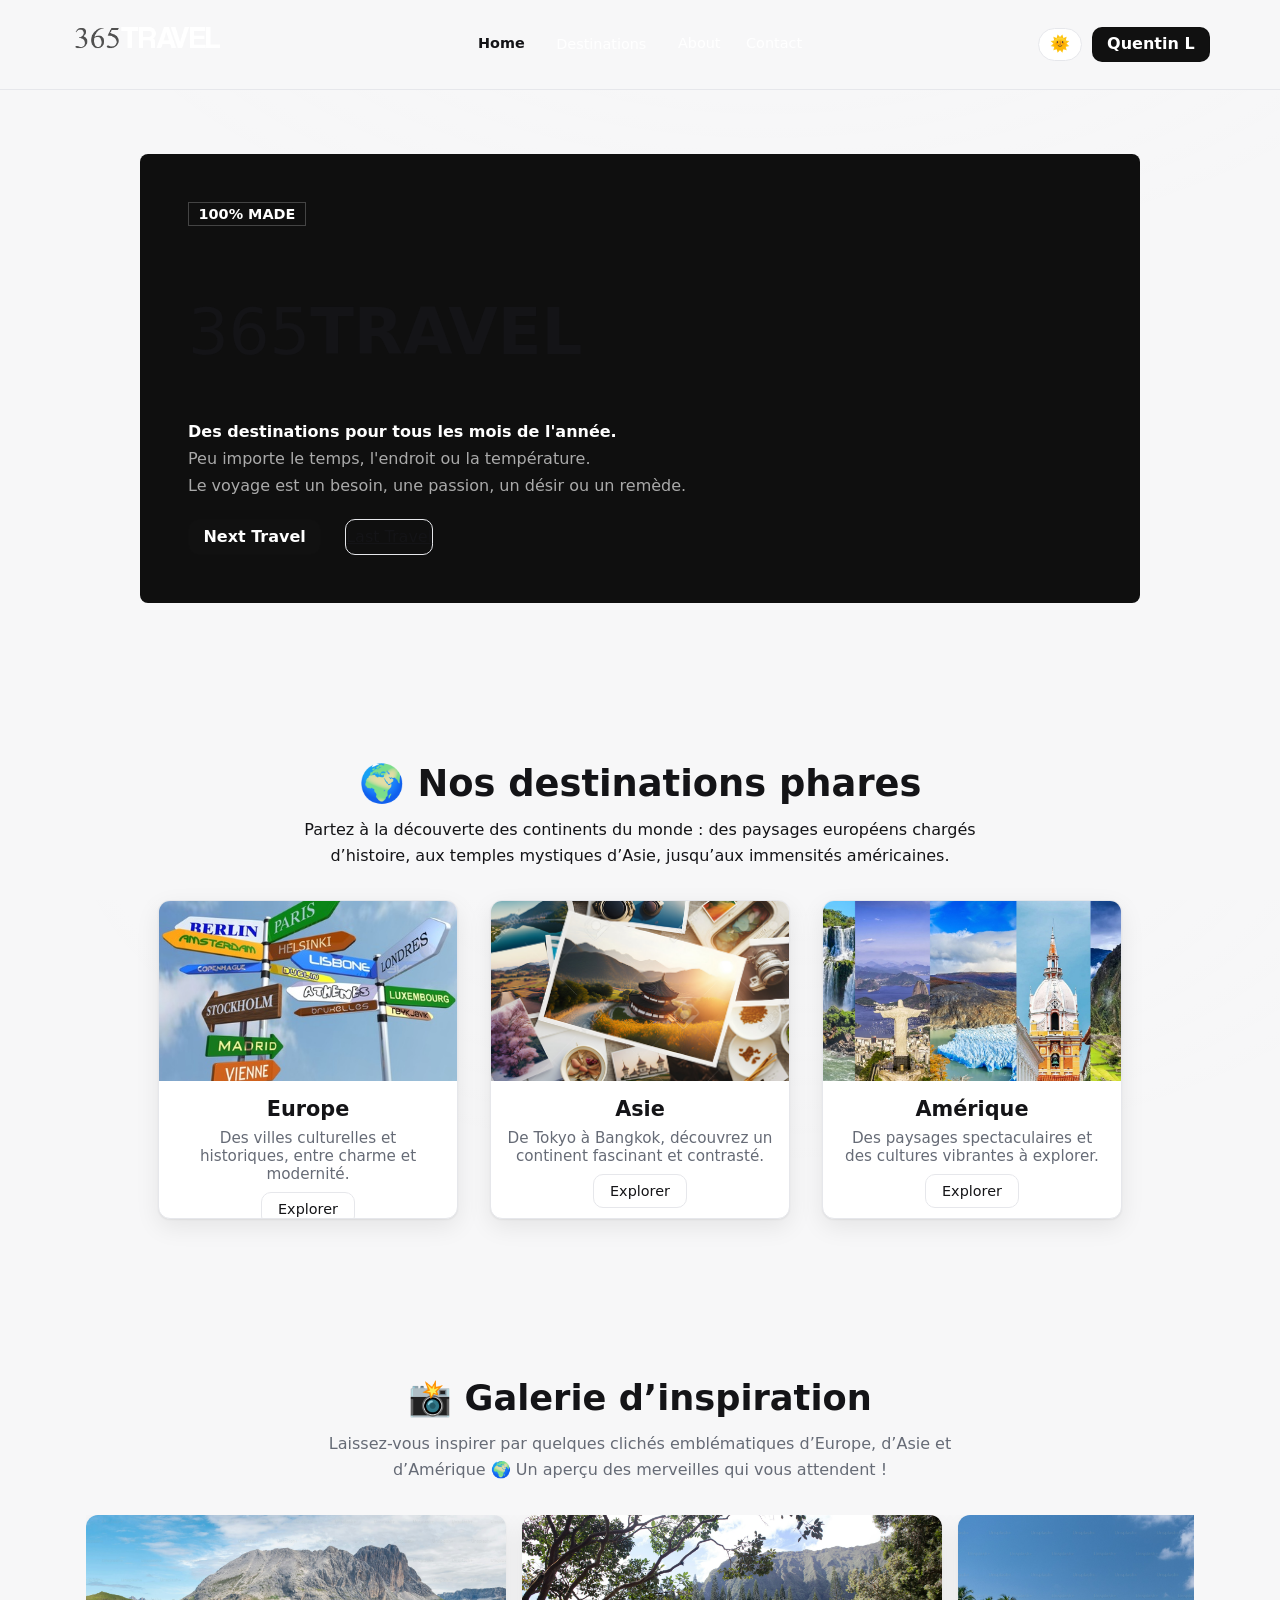
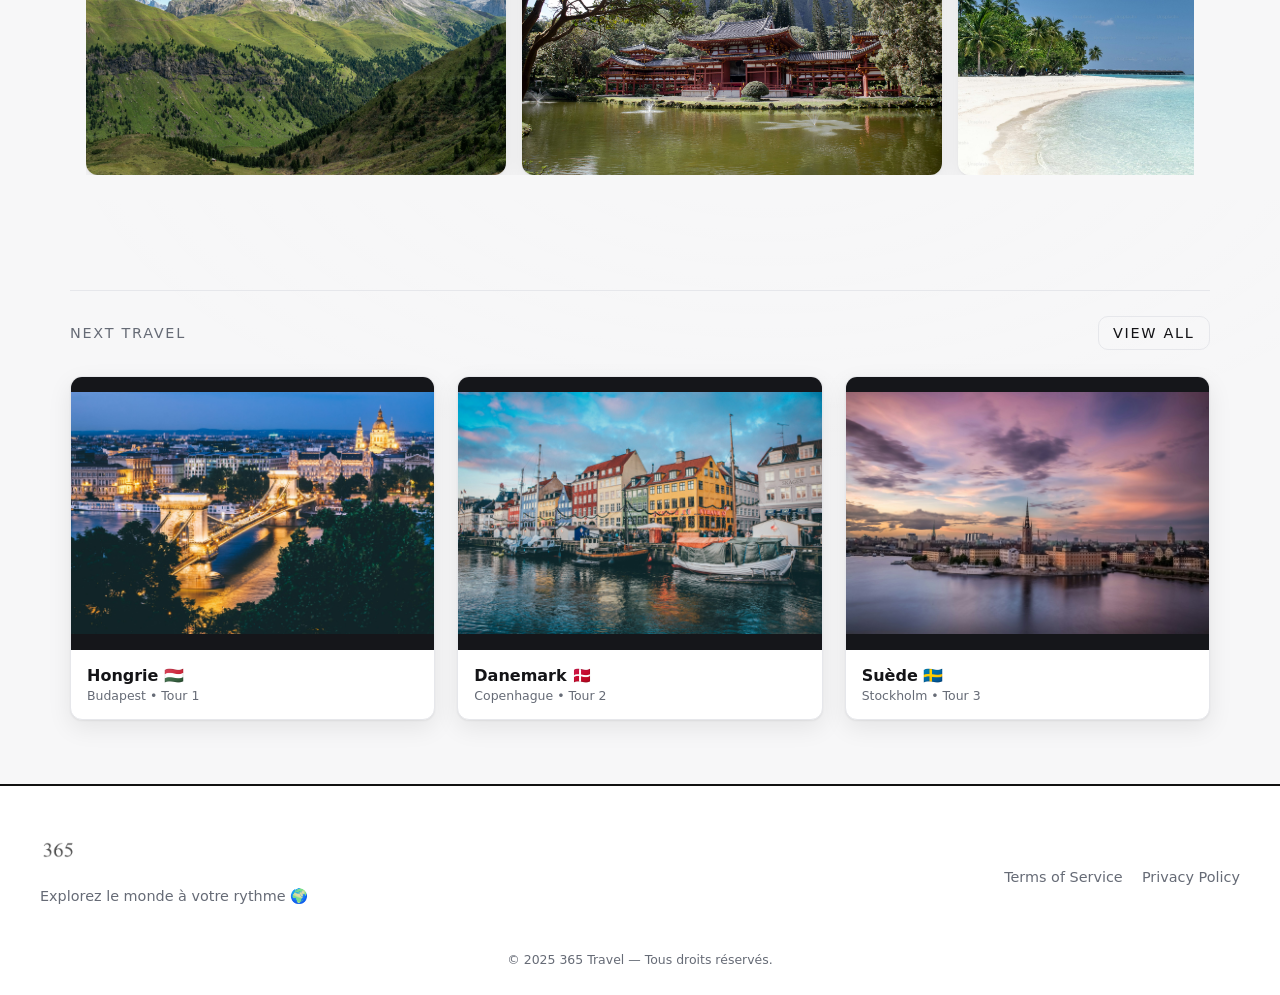
==== index.html @ b399d2f1 "Initial commit - 365Travel" ====
<!DOCTYPE html>
<html lang="fr" data-theme="auto">
<head>
    <meta charset="utf-8" />
    <meta name="viewport" content="width=device-width,initial-scale=1" />
    <title>Voyage | 365TRAVEL</title>
    <link rel="stylesheet" href="style.css" />

    <!-- PWA -->
    <link rel="manifest" href="manifest.json">
    <meta name="theme-color" content="#1a1a2e">
    <script>
      if ('serviceWorker' in navigator) {
        navigator.serviceWorker.register('./sw.js');
      }
    </script>

</head>
<body>
  <!-- ==============================
     HEADER
     ============================== -->
  <header class="site-header">
    <div class="container nav">
      <a class="brand" href="index.html">
        <img class="brand__logo" src="images/logo.png" alt="Logo 365 Travel">
      </a>

  <!-- NAVIGATION -->
      <nav class="primary" aria-label="Navigation principale">
        <ul>
          <li><a href="index.html" aria-current="page">Home</a></li>
          <li class="menu-item">
            <button class="submenu-toggle" aria-expanded="false">Destinations</button>
            <ul class="submenu">
              <li><a href="europe.html">Europe</a></li>
              <li><a href="asie.html">Asie</a></li>
              <li><a href="amerique.html">Amérique</a></li>
            </ul>
          </li>
          <li><a href="gallerie.html">About</a></li>
          <li><a href="a-propos.html">Contact</a></li>
        </ul>
      </nav>

      <div class="actions">
        <button id="themeToggle" class="btn theme-toggle" aria-pressed="false" aria-label="Basculer thème">
          <span id="themeIcon">🌞</span>
        </button>
        <button class="btn btn--primary" type="button">Quentin L</button>
        <button id="hamburger" class="btn btn--ghost hamburger" type="button" aria-expanded="false" aria-controls="drawer">☰</button>
      </div>
    </div>
  </header>

  <!-- Drawer = contenu cloné en JS -->
  <div id="drawer" class="drawer container" role="dialog" aria-modal="true" aria-label="Menu"></div>

  <!-- ==============================
       HERO
       ============================== -->
  <section class="hero">
    <div class="badge">100% MADE</div>
    <h1>365<span>TRAVEL</span></h1>
    <p><strong>Des destinations pour tous les mois de l'année.</strong></p>
    <p>Peu importe le temps, l'endroit ou la température.</p>
    <p>Le voyage est un besoin, une passion, un désir ou un remède.</p>
    <div class="hero-buttons">
      <button class="btn btn--primary">Next Travel</button>
      <button class="btn btn--link">Last Travel</button>
    </div>
  </section>

  <!-- ==============================
     NOS DESTINATIONS PHARES
     ============================== -->
<section class="featured-destinations container">
  <h2>🌍 Nos destinations phares</h2>
  <p class="intro-text">
    Partez à la découverte des continents du monde : des paysages européens chargés d’histoire,
    aux temples mystiques d’Asie, jusqu’aux immensités américaines.
  </p>

  <div class="featured-grid">
    <article class="featured-card">
      <img src="images/europe.jpg" alt="Europe">
      <h3>Europe</h3>
      <p>Des villes culturelles et historiques, entre charme et modernité.</p>
      <a href="europe.html" class="btn btn--small">Explorer</a>
    </article>

    <article class="featured-card">
      <img src="images/asie.jpg" alt="Asie">
      <h3>Asie</h3>
      <p>De Tokyo à Bangkok, découvrez un continent fascinant et contrasté.</p>
      <a href="asie.html" class="btn btn--small">Explorer</a>
    </article>

    <article class="featured-card">
      <img src="images/amerique.jpg" alt="Amérique">
      <h3>Amérique</h3>
      <p>Des paysages spectaculaires et des cultures vibrantes à explorer.</p>
      <a href="amerique.html" class="btn btn--small">Explorer</a>
    </article>
  </div>
</section>

<!-- ==============================
     GALERIE D’INSPIRATION (Défilement horizontal)
     ============================== -->
<section class="gallery-scroll container">
  <h2>📸 Galerie d’inspiration</h2>
  <p class="gallery-intro">
    Laissez-vous inspirer par quelques clichés emblématiques d’Europe, d’Asie et d’Amérique 🌍  
    Un aperçu des merveilles qui vous attendent !
  </p>

  <div class="scroll-wrapper">
    <div class="scroll-track">
      <img src="images/image2.jpg" alt="Montagnes d'Europe">
      <img src="images/image1.jpg" alt="Temple en Asie">
      <img src="images/image3.jpg" alt="Plage d'Amérique du Sud">
      <img src="images/image4.jpg" alt="Ville européenne au coucher du soleil">
      <img src="images/image5.jpg" alt="Paysage tropical">
      <img src="images/image6.jpg" alt="Route à travers les montagnes">
      <img src="images/image7.jpg" alt="Fleurs de cerisier">
      <img src="images/image8.jpg" alt="Route 66">
      <img src="images/image9.jpg" alt="Islande">
      <img src="images/image10.jpg" alt="Savane Afrique">
      <!-- On répète les images pour créer un effet de boucle fluide -->
      <img src="images/image2.jpg" alt="Montagnes d'Europe">
      <img src="images/image1.jpg" alt="Temple en Asie">
      <img src="images/image3.jpg" alt="Plage d'Amérique du Sud">
      <img src="images/image4.jpg" alt="Ville européenne au coucher du soleil">
      <img src="images/image5.jpg" alt="Paysage tropical">
      <img src="images/image6.jpg" alt="Route à travers les montagnes">
      <img src="images/image7.jpg" alt="Fleurs de cerisier">
      <img src="images/image8.jpg" alt="Route 66">
      <img src="images/image9.jpg" alt="Islande">
      <img src="images/image10.jpg" alt="Savane Afrique">
    </div>
  </div>
</section>

  <!-- ==============================
       NEXT TRAVEL
       ============================== -->
  <section class="container">
    <div class="section-title">
      <span>NEXT TRAVEL</span>
      <a href="#" class="btn btn--ghost">View all</a>
    </div>

    <div class="art-grid">
      <!-- Hongrie -->
      <article class="card">
        <a href="pays.html?id=hongrie">
          <div class="card__media">
            <img src="images/Hongrie_budapest.jpg" alt="Hongrie" />
          </div>
          <div class="card__body">
            <div class="card__title">Hongrie 🇭🇺</div>
            <div class="card__meta">Budapest • Tour 1</div>
          </div>
        </a>
      </article>

      <!-- Danemark -->
      <article class="card">
        <a href="pays.html?id=danemark">
          <div class="card__media">
            <img src="images/copenhague.jpg" alt="Danemark" />
          </div>
          <div class="card__body">
            <div class="card__title">Danemark 🇩🇰</div>
            <div class="card__meta">Copenhague • Tour 2</div>
          </div>
        </a>
      </article>

      <!-- Suède -->
      <article class="card">
        <a href="pays.html?id=suede">
          <div class="card__media">
            <img src="images/stockholm.jpg" alt="Suède" />
          </div>
          <div class="card__body">
            <div class="card__title">Suède 🇸🇪</div>
            <div class="card__meta">Stockholm • Tour 3</div>
          </div>
        </a>
      </article>
    </section>

  <!-- ==============================
     FOOTER
     ============================== -->
<footer class="site-footer">
  <div class="footer-container">

    <!-- Colonne gauche : logo + texte -->
    <a href="index.html" aria-label="Retour à l’accueil">
    <div class="footer-col footer-left">
      <img src="images/logo.png" alt="Logo 365 Travel" class="footer-logo">
      <p>Explorez le monde à votre rythme 🌍</p>
    </div>

    <!-- Colonne centrale : réseaux sociaux -->
    <div class="footer-col footer-center">
      <div class="footer-socials" aria-label="Réseaux sociaux">
        <a href="#" aria-label="Instagram">
          <img src="images/icon-instagram.svg" alt="Instagram">
        </a>
        <a href="#" aria-label="YouTube">
          <img src="images/icon-youtube.svg" alt="YouTube">
        </a>
        <a href="#" aria-label="X (Twitter)">
          <img src="images/icon-x.svg" alt="X (Twitter)">
        </a>
      </div>
    </div>

    <!-- Colonne droite : liens légaux -->
    <div class="footer-col footer-right">
      <nav aria-label="Liens légaux">
        <a href="#">Terms of Service</a>
        <a href="#">Privacy Policy</a>
      </nav>
    </div>
  </div>

  <div class="footer-bottom">
    <p>© 2025 365 Travel — Tous droits réservés.</p>
  </div>
</footer>
---- style.css ----
/* ------------------------------
   DESIGN TOKENS (THEMEABLE)
   ------------------------------ */
:root {
  /* base colors - light */
  --bg: #f7f7f8;
  --surface: #ffffff;
  --text: #141417;
  --muted: #666b76;
  --border: #e6e7eb;
  --primary: #111111; /* CTA/bg noir en light */
  --primary-contrast: #ffffff;

  --badge-border: #cfd2d8;

  --radius: 12px;
  --radius-sm: 8px;
  --shadow-1: 0 1px 2px rgba(0,0,0,.06), 0 8px 24px rgba(0,0,0,.08);
  --shadow-2: 0 2px 8px rgba(0,0,0,.12), 0 16px 40px rgba(0,0,0,.12);

  --container: 1140px;
  --space-1: .4rem;
  --space-2: .8rem;
  --space-3: 1.2rem;
  --space-4: 1.6rem;
  --space-5: 2.4rem;
  --space-6: 3.2rem;
  --space-7: 4.8rem;

  --fs-12: clamp(.72rem, .62rem + .4vw, .78rem);
  --fs-14: clamp(.84rem, .74rem + .4vw, .9rem);
  --fs-16: clamp(.98rem, .86rem + .5vw, 1rem);
  --fs-18: clamp(1.05rem, .9rem + .8vw, 1.125rem);
  --fs-22: clamp(1.25rem, 1.05rem + 1vw, 1.375rem);
  --fs-28: clamp(1.4rem, 1rem + 2.2vw, 1.75rem);
  --fs-48: clamp(2rem, 1.4rem + 3.2vw, 3rem);
  --fs-72: clamp(2.6rem, 2rem + 6vw, 4.5rem);

  --transition: 220ms cubic-bezier(.2,.7,.3,1);
}

/* Dark theme tokens */
@media (prefers-color-scheme: dark) {
  :root {
    --bg: #0d0d0f;
    --surface: #0f1013;
    --text: #f3f4f5;
    --muted: #a9afbb;
    --border: #21232a;
    --primary: #ffffff; /* CTA blanc en dark */
    --primary-contrast: #0d0d0f;
    --badge-border: #2a2d36;
  }
}

/* Forced theme via [data-theme] */
html[data-theme="light"] {
  --bg: #f7f7f8;
  --surface: #ffffff;
  --text: #141417;
  --muted: #666b76;
  --border: #e6e7eb;
  --primary: #111111;
  --primary-contrast: #ffffff;
  --badge-border: #cfd2d8;
}
html[data-theme="dark"] {
  --bg: #0d0d0f;
  --surface: #0f1013;
  --text: #f3f4f5;
  --muted: #a9afbb;
  --border: #21232a;
  --primary: #ffffff;
  --primary-contrast: #0d0d0f;
  --badge-border: #2a2d36;
}

/* ------------------------------
   RESET + BASE
   ------------------------------ */
*, *::before, *::after { box-sizing: border-box; }
html, body { height: 100%; }
body {
  margin: 0;
  font: 500 var(--fs-16) ui-sans-serif, system-ui, -apple-system, Segoe UI, Roboto, "Helvetica Neue", Arial, "Noto Sans";
  color: var(--text);
  background: radial-gradient(1200px 600px at 60% -10%, rgba(255,255,255,.06), transparent 60%),
              var(--bg);
  -webkit-font-smoothing: antialiased;
  text-rendering: optimizeLegibility;
}
a { color: inherit; text-decoration: none; }
img { display: block; max-width: 100%; height: auto; }
button { font: inherit; cursor: pointer; border: none; background: none; }

.container {
  width: min(100% - 2rem, var(--container));
  margin-inline: auto;
}
.stack { display: grid; gap: var(--space-5); }
.row { display: flex; align-items: center; gap: var(--space-4); }

/* ------------------------------
   HEADER / NAV
   ------------------------------ */
header.site-header {
  position: sticky; top: 0; z-index: 50;
  backdrop-filter: saturate(1.1) blur(8px);
  background: color-mix(in oklab, var(--bg) 92%, transparent);
  border-bottom: 1px solid var(--border);
}
.nav {
  display: grid;
  grid-template-columns: 1fr auto 1fr;
  align-items: center;
  padding-block: .9rem;
  gap: var(--space-3);
}
.brand {
  display: flex; align-items: center; gap: .6rem;
  font-weight: 800; letter-spacing: .04em;
}
.brand__logo {
  inline-size: 150px; block-size: 60px;
}

/* NAV Desktop */
nav.primary ul {
  display: flex; gap: clamp(.8rem, 2vw, 2rem);
  list-style: none;
  margin: 0; padding: 0;
  font-size: var(--fs-14);
}
/* Liens du menu principal en blanc */
nav.primary > ul > li > a,
nav.primary > ul > li > button {
  color: #fff;
}

/* Page active */
nav.primary a[aria-current="page"] {
  color: #fff;
  font-weight: 600;
}
nav.primary a[aria-current="page"] { color: var(--text); font-weight: 600; }

/* Sous-menu */
.menu-item { position: relative; }
.submenu-toggle {
  background: none;
  border: none;
  color: var(--muted);
  cursor: pointer;
}
.submenu {
  position: absolute;
  top: 100%; left: 0;
  background: var(--surface);
  border: 1px solid var(--border);
  list-style: none;
  margin: 0; padding: 0.5rem 0;
  min-width: 180px;
  opacity: 0;
  pointer-events: none;
  transform: translateY(-5px);
  transition: opacity 0.2s ease, transform 0.2s ease;
  z-index: 999;
  flex-direction: column;     /* aligne les éléments verticalement */
}
.submenu li { margin: 0; }
.submenu a {
  display: block;
  padding: 0.2rem 0.8rem;
  color: var(--text);
  text-decoration: none;
  white-space: nowrap;
}
.submenu a:hover { background: var(--bg); }
/* Affichage au survol */
.menu-item:hover .submenu,
.menu-item:focus-within .submenu {
  opacity: 1;
  pointer-events: auto;
  transform: translateY(0);
}

/* Actions */
.actions {
  justify-self: end;
  display: flex; align-items: center; gap: .6rem;
}
.btn {
  border: 1px solid var(--border);
  background: var(--surface);
  color: var(--text);
  padding: .55rem .9rem;
  border-radius: 10px;
  line-height: 1;
  transition: transform var(--transition), background var(--transition), color var(--transition), border-color var(--transition);
}
.btn:hover { transform: translateY(-1px); }
.btn--ghost { background: transparent; }
.btn--primary {
  background: var(--primary);
  color: var(--primary-contrast);
  border-color: color-mix(in oklab, var(--primary) 86%, transparent);
  font-weight: 700;
}
.btn--link {
  background: transparent;
  color: var(--text);
  padding: 0;
  font-weight: 500;
  text-decoration: underline;
}
.theme-toggle {
  border-radius: 999px;
  padding: .45rem .7rem;
  display: inline-flex; align-items: center;
}

/* Mobile nav */
.hamburger { display: none; }
@media (max-width: 880px) {
  nav.primary { display: none; }
  .hamburger { display: inline-flex; align-items: center; gap:.5rem; }

  .drawer {
    display: none;
    position: fixed; inset: 0 0 auto 0; top: 56px;
    translate: 0 -8px;
    opacity: 0; pointer-events: none;
    transition: opacity var(--transition), translate var(--transition);
    background: color-mix(in oklab, var(--bg) 96%, transparent);
    border-bottom: 1px solid var(--border);
    padding: 1rem;
  }
  .drawer.open { opacity: 1; pointer-events: auto; translate: 0 0; }
  .drawer ul { list-style: none; margin: 0; padding: 0; }
  .drawer li { margin: .5rem 0; }
  .drawer a { display: block; padding: .8rem 0; color: var(--text); }
}
/* ------------------------------
   HERO
   ------------------------------ */
.hero {
  max-width: 1000px;
  margin: 4rem auto;
  background: #0f0f0f;
  border-radius: 8px;
  padding: 3rem;
  text-align: left;
}
.hero h1 {
  font-size: 4rem;
  font-weight: 300;
}
.hero h1 span { font-weight: 700; }
.badge {
  display: inline-block;
  border: 1px solid #444;
  padding: 0.2rem 0.5rem;
  font-size: 0.7rem;
  margin-bottom: 1rem;
}
.hero p {
  margin: 0.5rem 0;
  color: #aaa;
}
.hero p strong { color: #fff; }
.hero-buttons {
  margin-top: 1.5rem;
  display: flex; justify-content: left;
  gap: 1.5rem;
}
/* ==============================
   SECTION : Nos destinations phares
   ============================== */
.featured-destinations {
  text-align: center;
  padding: 4rem 1rem;
  color: var(--text);
}

.featured-destinations h2 {
  font-size: 2.3rem;
  margin-bottom: 0.8rem;
  color: var(--text);
}

.featured-destinations .intro-text {
  color: var(--text);
  max-width: 700px;
  margin: 0 auto 2rem;
  font-size: 1rem;
  line-height: 1.6;
}
/* Cartes */
.featured-grid {
  display: flex;
  flex-wrap: wrap;
  justify-content: center;
  gap: 2rem;
}

.featured-card {
  background: var(--surface);
  border: 1px solid var(--border);
  border-radius: var(--radius);
  box-shadow: var(--shadow-1);
  overflow: hidden;
  width: 300px;
  text-align: center;
  transition: transform 0.3s ease, box-shadow 0.3s ease;
}

.featured-card:hover {
  transform: translateY(-5px);
  box-shadow: var(--shadow-2);
}

.featured-card img {
  width: 100%;
  height: 180px;
  object-fit: cover;
}

.featured-card h3 {
  font-size: 1.3rem;
  margin: 1rem 0 0.5rem;
  color: var(--text);
}

.featured-card p {
  color: var(--muted);
  font-size: 0.95rem;
  margin: 0 1rem 1rem;
}

.featured-card .btn--small {
  margin-bottom: 1.2rem;
  font-size: 0.9rem;
  padding: 0.5rem 1rem;
}
/* ==============================
   Responsive (mobile & tablette)
   ============================== */
@media (max-width: 900px) {
  .featured-grid {
    gap: 1.5rem;
  }
}

@media (max-width: 700px) {
  .featured-grid {
    flex-direction: column;
    align-items: center;
  }

  .featured-card {
    width: 90%;
  }

  .featured-destinations h2 {
    font-size: 1.8rem;
  }
}
/* ==============================
   GALERIE DÉFILANTE
   ============================== */
.gallery-scroll {
  text-align: center;
  padding: 4rem 1rem;
  overflow: hidden;
  position: relative;
}

.gallery-scroll h2 {
  font-size: 2.2rem;
  color: var(--text);
  margin-bottom: 0.8rem;
}

.gallery-intro {
  max-width: 700px;
  margin: 0 auto 2rem;
  font-size: 1rem;
  line-height: 1.6;
  color: var(--muted);
}

/* Conteneur du défilement */
.scroll-wrapper {
  overflow: hidden;
  width: 100%;
  position: relative;
}

.scroll-gallery {
  overflow: hidden;
  width: 100%;
  position: relative;
  margin: 3rem auto;
}

.scroll-track {
  display: flex;
  width: max-content;
  animation: scroll-left 50s linear infinite; /* durée plus longue pour fluidité */
}

.scroll-track img {
  width: 420px;   /* plus grandes images */
  height: 260px;
  object-fit: cover;
  margin-right: 1rem;
  border-radius: var(--radius);
  box-shadow: var(--shadow-1);
  transition: transform 0.3s ease;
}

.scroll-track img:hover {
  transform: scale(1.05);
}

/* Animation fluide */
@keyframes scroll-left {
  from {
    transform: translateX(0);
  }
  to {
    transform: translateX(-50%); /* défilement sur la moitié (car doublé) */
  }
}

/* Option : sur mobile, on réduit un peu pour éviter qu’elles dépassent */
@media (max-width: 600px) {
  .scroll-track img {
    width: 280px;
    height: 180px;
  }
}
/* ------------------------------
   INTRO BLOC GÉNÉRIQUE
   ------------------------------ */
.intro-europe,
.intro-asie,
.intro-amerique {
  text-align: center;
  margin: 4rem auto 2rem;
  max-width: 900px;
  line-height: 1.8;
}
.intro-text h1 {
  font-size: 3rem;
  font-weight: 800;
  margin-bottom: 2rem;
  color: var(--text);
  position: relative;
  display: inline-block;
  padding-bottom: 0.7rem;
}
/* Texte en blanc */
.intro-text p {
  font-size: 1.1rem;
  color: var(--text); 
  margin-bottom: 1.2rem;
}
/* ------------------------------
   STYLES PAR CONTINENT
   ------------------------------ */
/* Europe : bleu + étoiles dorées */
.intro-europe h1::before {
  content: "";
  position: absolute;
  left: 50%;
  transform: translateX(-50%);
  bottom: -0.5rem;
  width: 70%;
  height: 4px;
  background: #003399;
  border-radius: 2px;
}
.intro-europe h1::after {
  content: "★ ★ ★";
  font-size: 1rem;
  color: #facc15;
  position: absolute;
  left: 50%;
  transform: translateX(-50%);
  bottom: -1.5rem;
  letter-spacing: 0.5rem;
}
/* Asie : rouge + cercle doré */
.intro-asie h1::before {
  content: "";
  position: absolute;
  left: 50%;
  transform: translateX(-50%);
  bottom: -0.5rem;
  width: 70%;
  height: 4px;
  background: #cc0000;
  border-radius: 2px;
}
.intro-asie h1::after {
  content: "●";
  font-size: 1.2rem;
  color: #facc15;
  position: absolute;
  left: 50%;
  transform: translateX(-50%);
  bottom: -1.5rem;
}
/* Amérique : bleu + rouge (double soulignement) */
.intro-amerique h1::before {
  content: "";
  position: absolute;
  left: 50%;
  transform: translateX(-50%);
  bottom: -0.5rem;
  width: 70%;
  height: 4px;
  background: linear-gradient(to right, #002868 50%, #bf0a30 50%);
  border-radius: 2px;
}
.intro-amerique h1::after {
  content: "★";
  font-size: 1.2rem;
  color: #fff;
  position: absolute;
  left: 50%;
  transform: translateX(-50%);
  bottom: -1.5rem;
}
/* HERO des pages internes (sauf accueil) */
.hero-page {
  display: grid;
  gap: 1.5rem;
  text-align: center;
}
.hero-page .hero-header {
  display: grid;
  grid-template-columns: 1fr 1fr; /* titre | image */
  align-items: center;
  gap: 2rem;
}
.hero-page .hero-header h1 {
  margin: 0;
  font-size: var(--fs-48);
  text-align: right;
}
.hero-page .hero-image img {
  max-width: 100%;
  border-radius: var(--radius);
}
.hero-page .hero-description {
  grid-column: 1 / -1; /* occupe toute la largeur */
  max-width: 800px;
  margin: 0 auto;
}
/*Responsive : sur petits écrans, le titre et l’image passent en pile */
@media (max-width: 768px) {
  .hero-page .hero-header {
    grid-template-columns: 1fr; /* une seule colonne */
    text-align: center;
  }

  .hero-page .hero-header h1 {
    text-align: center;
  }

  .hero-page .hero-image {
    margin-top: 1rem;
  }
}
/* ------------------------------
   ART GRID
   ------------------------------ */
.section-title {
  font-size: var(--fs-14);
  text-transform: uppercase; letter-spacing: .12em;
  color: var(--muted);
  display:flex; align-items:center; justify-content:space-between;
  border-top: 1px solid var(--border);
  padding-top: var(--space-4); margin-top: var(--space-6);
}
.art-grid {
  margin-top: var(--space-4);
  display: grid;
  grid-template-columns: repeat(12, 1fr);
  gap: clamp(12px, 2vw, 22px);
}
.card {
  grid-column: span 4;
  background: var(--surface);
  border: 1px solid var(--border);
  border-radius: var(--radius);
  overflow: clip;
  box-shadow: var(--shadow-1);
  transition: transform var(--transition), box-shadow var(--transition);
}
/* Pour que les cartes gardent leur structure */
.card a {
  display: block;          /* le lien occupe tout le bloc */
  height: 100%;            /* le lien s’étend sur toute la carte */
  color: inherit;          /* garde la couleur du texte */
  text-decoration: none;   /* pas de soulignement */
}
.card:hover { transform: translateY(-2px); box-shadow: var(--shadow-2); }
.card__media {
  aspect-ratio: 4/3; background: #15161a;
  display: grid; place-items: center;
  color: #97a0b0; font-size: var(--fs-14);
}
.card__body { padding: 1rem; display:grid; gap:.2rem; }
.card__title { font-weight: 700; }
.card__meta  { color: var(--muted); font-size: var(--fs-12); }

@media (max-width: 1100px) {
  .card { grid-column: span 6; }
}
@media (max-width: 640px) {
  .card { grid-column: span 12; }
  .hero { padding-block: var(--space-6); }
  .hero h1 { font-size: var(--fs-48); }
}
/* Badge : s'arrête à la taille du texte */
.badge {
  display: inline-block;
  padding: 0.2rem 0.6rem;
  font-size: 0.9rem;
  font-weight: 600;
  border-radius: 0;      /* pas d’arrondi */
  background: none;      /* pas de fond */
  color: #fff;           /* texte blanc */
  margin-bottom: 1rem;
  width: auto;
  max-width: max-content; /* pour que ça s'arrête pile au texte */
}
/* HERO en 2 colonnes */
.hero-grid {
  display: grid;
  grid-template-columns: 1fr 1fr;
  gap: 2rem;
  align-items: start;
}
.hero-text {
  display: flex;
  flex-direction: column;
  gap: 1rem;
}
.hero-image img {
  width: 100%;
  border-radius: 12px;
  box-shadow: var(--shadow-2);
}
/* Responsive : pile sur mobile */
@media (max-width: 768px) {
  .hero-grid {
    grid-template-columns: 1fr;
    text-align: center;
  }
  .hero-image {
    order: -1; /* image au-dessus du texte */
  }
}
/* ==============================
   INFO SECTION (avec couleurs Hongrie)
   ============================== */
.info-flag {
  margin-top: 3rem;
  padding: 2rem;
  background: var(--surface);
  border: 1px solid var(--border);
  border-radius: var(--radius);
  box-shadow: var(--shadow-1);
  position: relative;
  overflow: hidden;
}
/* Liseré tricolore (par défaut transparent) */
.info-flag::before {
  content: "";
  display: block;
  height: 6px;
  background: transparent; /* sera défini par le pays */
  border-radius: var(--radius) var(--radius) 0 0;
  position: absolute;
  top: 0;
  left: 0;
  width: 100%;
}
/* ============================
   LISERÉ INFO PAR PAYS
   ============================ */
/* 🇭🇺 Hongrie : Rouge - Blanc - Vert */
.flag-hu.info-flag::before {
  background: linear-gradient(to right, #ce2b37 33%, #ffffff 33% 66%, #477050 66%);
}
/* 🇫🇷 France : Bleu - Blanc - Rouge */
.flag-fr.info-flag::before {
  background: linear-gradient(to right, #0055a4 33%, #ffffff 33% 66%, #ef4135 66%);
}
/* 🇩🇪 Allemagne : Noir - Rouge - Jaune */
.flag-de.info-flag::before {
  background: linear-gradient(to right, #000000 33%, #dd0000 33% 66%, #ffce00 66%);
}
/* 🇮🇹 Italie : Vert - Blanc - Rouge */
.flag-it.info-flag::before {
  background: linear-gradient(to right, #009246 33%, #ffffff 33% 66%, #ce2b37 66%);
}
/* 🇧🇬 Bulgarie : Blanc - Vert - Rouge */
.flag-bg.info-flag::before {
  background: linear-gradient(to right, #ffffff 33%, #00966e 33% 66%, #d62612 66%);
}
/* 🇨🇿 Tchéquie : Bleu - Blanc - Rouge */
.flag-cz.info-flag::before {
  background: linear-gradient(to right, #11457e 33%, #ffffff 33% 66%, #d7141a 66%);
}
/* 🇸🇪 Suède : Bleu - Jaune (2 bandes) */
.flag-se.info-flag::before {
  background: linear-gradient(to right, #006aa7 50%, #fecc00 50%);
}
/* 🇦🇹 Autriche : Rouge - Blanc - Rouge */
.flag-at.info-flag::before {
  background: linear-gradient(to right, #ff0000 33%, #ffffff 33% 66%, #ff0000 66%);
}
/* 🇩🇰 Danemark : Rouge - Blanc */
.flag-dk.info-flag::before {
  background: linear-gradient(to right, #c60c30 50%, #ffffff 50%);
}
/* 🇪🇪 Estonie : Bleu - Noir - Blanc */
.flag-ee.info-flag::before {
  background: linear-gradient(to right, #0072ce 33%, #000000 33% 66%, #ffffff 66%);
}
/* cz Pays-Bas : Rouge - Blanc - Bleu */
.flag-cz.info-flag::before {
  background: linear-gradient(to right, #ff0000 33%, #ffffff 33% 66%, #0055a4 66%);
}
/* gr Grèce : Bleu - Blanc */
.flag-gr.info-flag::before {
  background: linear-gradient(to right, #006aa7 50%, #ffffff 50%);
}
/* si Slovenie : Blanc - Bleu - Rouge */
.flag-si.info-flag::before {
  background: linear-gradient(to right, #ffffff 33%, #0055a4 33% 66%, #ef4135 66%);
}
/* tr Turquie : Rouge - Blanc */
.flag-tr.info-flag::before {
  background: linear-gradient(to right, #c60c30 50%, #ffffff 50%);
}
/* Titre principal */
.info-title {
  font-size: var(--fs-22);
  margin-bottom: 1.5rem;
  color: var(--text);
  text-align: left;
  border-bottom: 1px solid var(--border);
  padding-bottom: 0.5rem;
}
/* Grille */
.info-grid {
  display: grid;
  grid-template-columns: 1fr 1fr;
  gap: 2rem;
}
/* Sous-titres avec dégradé */
.info-item h4 {
  font-size: var(--fs-16);
  color: var(--text);
  margin-bottom: 0.3rem;
  display: flex;
  align-items: center;
  gap: 0.5rem;
}
}
/* Texte */
.info-item p {
  color: var(--muted);
  margin: 0;
  font-size: var(--fs-14);
}
/* Responsive : 1 colonne sur mobile */
@media (max-width: 768px) {
  .info-grid {
    grid-template-columns: 1fr;
  }
}
/* ------------------------------
   ITINERAIRE
   ------------------------------ */
/* Style commun */
.itineraire-title {
  font-size: var(--fs-28);
  font-weight: 700;
  color: var(--text);
  margin: 3rem auto 2rem;
  text-align: center;
  max-width: 900px;
  position: relative;
  padding-bottom: 0.5rem;
}

.itineraire-title::after {
  content: "";
  display: block;
  height: 1px;
  width: 140px;
  margin: 0.8rem auto 0;
  border-radius: 2px;
}

/* --- Variantes pays --- */

/* Allemagne 🇩🇪 */
.flag-de::after {
  background: linear-gradient(to right, #000 33%, #dd0000 33% 66%, #ffcc00 66%);
}

/* Bulgarie 🇧🇬 */
.flag-bg::after {
  background: linear-gradient(to right, #ffffff 33%, #00966e 33% 66%, #d62612 66%);
}

/* Danemark 🇩🇰 */
.flag-dk::after {
  background: linear-gradient(to right, #c60c30 50%, #ffffff 50%);
}

/* Estonie 🇪🇪 */
.flag-ee::after {
  background: linear-gradient(to right, #4891d9 33%, #000000 33% 66%, #ffffff 66%);
}

/* France 🇫🇷 */
.flag-fr::after {
  background: linear-gradient(to right, #0055a4 33%, #ffffff 33% 66%, #ef4135 66%);
}

/* Hongrie 🇭🇺 */
.flag-hu::after {
  background: linear-gradient(to right, #ce2b37 33%, #ffffff 33% 66%, #477050 66%);
}

/* Suède 🇸🇪 */
.flag-se::after {
  background: linear-gradient(to right, #005eb8 50%, #fecb00 50%);
}

/* Tchéquie 🇨🇿 */
.flag-cz::after {
  background: linear-gradient(to right, #11457e 33%, #ffffff 33% 66%, #d7141a 66%);
}

/* Autriche 🇦🇹 */
.flag-at::after {
  background: linear-gradient(to right, #ed2939 33%, #ffffff 33% 66%, #ed2939 66%);
}

/* PB nl */
.flag-cz::after {
  background: linear-gradient(to right, #d7141a 33%, #ffffff 33% 66%, #11457e 66%);
}

/* Grece gr */
.flag-gr::after {
  background: linear-gradient(to right, #0055a4 50%, #ffffff 50%);
}

/* Slovenie si */
.flag-si::after {
  background: linear-gradient(to right, #ffffff 33%, #0055a4 33% 66%, #ef4135 66%);
}
/* Turquie tr */
.flag-tr::after {
  background: linear-gradient(to right, #ef4135 50%, #ffffff 50%);
}
.itineraire {
  max-width: 800px;
  margin: 3rem auto;
  padding: 2rem;
  background: var(--surface);
  border-radius: 8px;
  box-shadow: var(--shadow-1);
  color: var(--text); /* <<< forcer le texte principal en blanc/noir selon le thème */
}
.jour h2 {
  font-size: 1.5rem;
  margin-bottom: 1rem;
  color: var(--text);
}
.jour h3 {
  font-size: 1.1rem;
  margin-top: 1.2rem;
  margin-bottom: 0.5rem;
  color: var(--text);
}
.jour ul {
  list-style: disc;
  padding-left: 1.5rem;
  margin: 0.5rem 0;
}
.jour ul li {
  margin-bottom: 0.4rem;
  color: var(--text); /* <<< mettre les puces en blanc */
}

.jour p {
  margin: 0.5rem 0;
  color: var(--text); /* <<< mettre aussi les paragraphes en blanc */
}
/* ------------------------------
   SECTIONS
   ------------------------------ */
.info-section {
  margin-top: 3rem;
  padding: 2rem;
  background: var(--surface);
  border-radius: var(--radius);
  box-shadow: var(--shadow-1);
}

/* Titre */
.info-title {
  font-size: var(--fs-24);
  font-weight: 700;
  margin-bottom: 1.5rem;
  text-align: center;
  color: var(--text);
}
/* ------------------------------
   CONSEILS PRATIQUES
   ------------------------------ */
.conseils-grid {
  display: grid;
  grid-template-columns: repeat(auto-fit, minmax(240px, 1fr));
  gap: 1.2rem;
}
.conseil-item {
  padding: 1rem;
  border: 1px solid var(--border);
  border-radius: var(--radius);
  background: var(--surface-hover, rgba(255,255,255,0.04));
  color: var(--text);
  box-shadow: var(--shadow-1);
}
/* ------------------------------
   BUDGET TABLEAU
   ------------------------------ */
.budget-table-wrapper {
  overflow-x: auto;
}

.budget-table {
  width: 100%;
  border-collapse: collapse;
  margin-top: 1rem;
  font-size: 0.95rem;
}

.budget-table th,
.budget-table td {
  padding: 0.8rem 1rem;
  border: 1px solid var(--border);
  text-align: left;
  color: var(--text);
}

.budget-table th {
  background: var(--surface-hover, rgba(255,255,255,0.08));
  font-weight: 700;
}

.budget-table tr:nth-child(even) {
  background: var(--surface-hover, rgba(255,255,255,0.03));
}
/* ------------------------------
   PERSONNALISATION PAR PAYS
   ------------------------------ */
/* Hongrie 🇭🇺 */
.budget-hu .info-title {
  border-bottom: 3px solid #ce2b37; /* rouge Hongrie */
  padding-bottom: 0.5rem;
}
/* Allemagne 🇩🇪 */
.budget-de .info-title {
  border-bottom: 3px solid #000; /* noir Allemagne */
}
/* Italie 🇮🇹 */
.budget-it .info-title {
  border-bottom: 3px solid #008C45; /* vert Italie */
}
/* France 🇫🇷 */
.budget-fr .info-title {
  border-bottom: 3px solid #0055A4; /* bleu France */
}
/* Danemark dk */
.budget-dk .info-title {
  border-bottom: 3px solid #ce2b37; /* Rouge Danemark */
}
/* Suede se */
.budget-se .info-title {
  border-bottom: 3px solid #F5EE27; /* Jaune Suede */
}
/* Estonie ee */
.budget-ee .info-title {
  border-bottom: 3px solid #273CF5; /* Bleu Estonie */
}
/* Tchequie cz */
.budget-cz .info-title {
  border-bottom: 3px solid #ffffff; /* Blanc Tchequie */
}
/* Pays-Bas nl */
.budget-nl .info-title {
  border-bottom: 3px solid #ffffff; /* Blanc PB */
}
/* Grèce gr */
.budget-gr .info-title {
  border-bottom: 3px solid #273CF5; /* Bleu Grece */
}
/* Slovenie si */
.budget-si .info-title {
  border-bottom: 3px solid #ffffff; /* Blanc Slovénie */
}
/* Turquie tr */
.budget-tr .info-title {
  border-bottom: 3px solid #ce2b37; /* Rouge Turquie */
}
/* ==============================
   FOOTER
   ============================== */
.site-footer {
  background: var(--surface);
  color: var(--text);
  padding: 3rem 2rem 1rem;
  border-top: 2px solid var(--primary);
  margin-top: 4rem; /* 🔥 espace avant le footer sur toutes les pages */
}
.footer-container {
  display: grid;
  grid-template-columns: 1fr auto 1fr; /* 3 colonnes équilibrées */
  align-items: center;
  gap: 2rem;
  max-width: 1200px;
  margin: 0 auto;
}
/* Colonne gauche */
.footer-left {
  text-align: left;
}
.footer-logo {
  width: 100px;
  margin-bottom: 0.5rem;
}
.footer-left p {
  font-size: var(--fs-14);
  color: var(--muted);
}
/* Colonne centrale : réseaux sociaux */
.footer-center {
  display: flex;
  justify-content: center;
}
.footer-socials {
  display: flex;
  gap: 1.2rem;
}
.footer-socials img {
  width: 28px;
  height: 28px;
  filter: brightness(0) invert(1); /* icônes blanches */
  transition: transform 0.3s ease, opacity 0.3s ease;
}
.footer-socials a:hover img {
  transform: scale(1.1);
  opacity: 0.8;
}
.footer-center a {
  color: var(--text);
  font-size: 1.3rem;
  margin: 0 0.5rem;
  transition: color 0.3s ease;
}

.footer-center a:hover {
  color: var(--primary);
}
/* Colonne droite : mentions légales */
.footer-right {
  display: flex;
  justify-content: flex-end;
}
.footer-right nav {
  display: flex;
  gap: 1.2rem;
}
.footer-right a {
  color: var(--muted);
  text-decoration: none;
  font-size: var(--fs-14);
  transition: color 0.3s ease;
}
.footer-right a:hover {
  color: var(--primary);
}

/* Ligne du bas */
.footer-bottom {
  margin-top: 2rem;
  text-align: center;
  font-size: var(--fs-12);
  color: var(--muted);
}
/* Responsive */
@media (max-width: 768px) {
  .footer-container {
    grid-template-columns: 1fr;
    text-align: center;
    gap: 1.5rem;
  }

  .footer-left,
  .footer-center,
  .footer-right {
    justify-content: center;
  }

  .footer-right nav {
    flex-direction: column;
    gap: 0.3rem;
  }
}
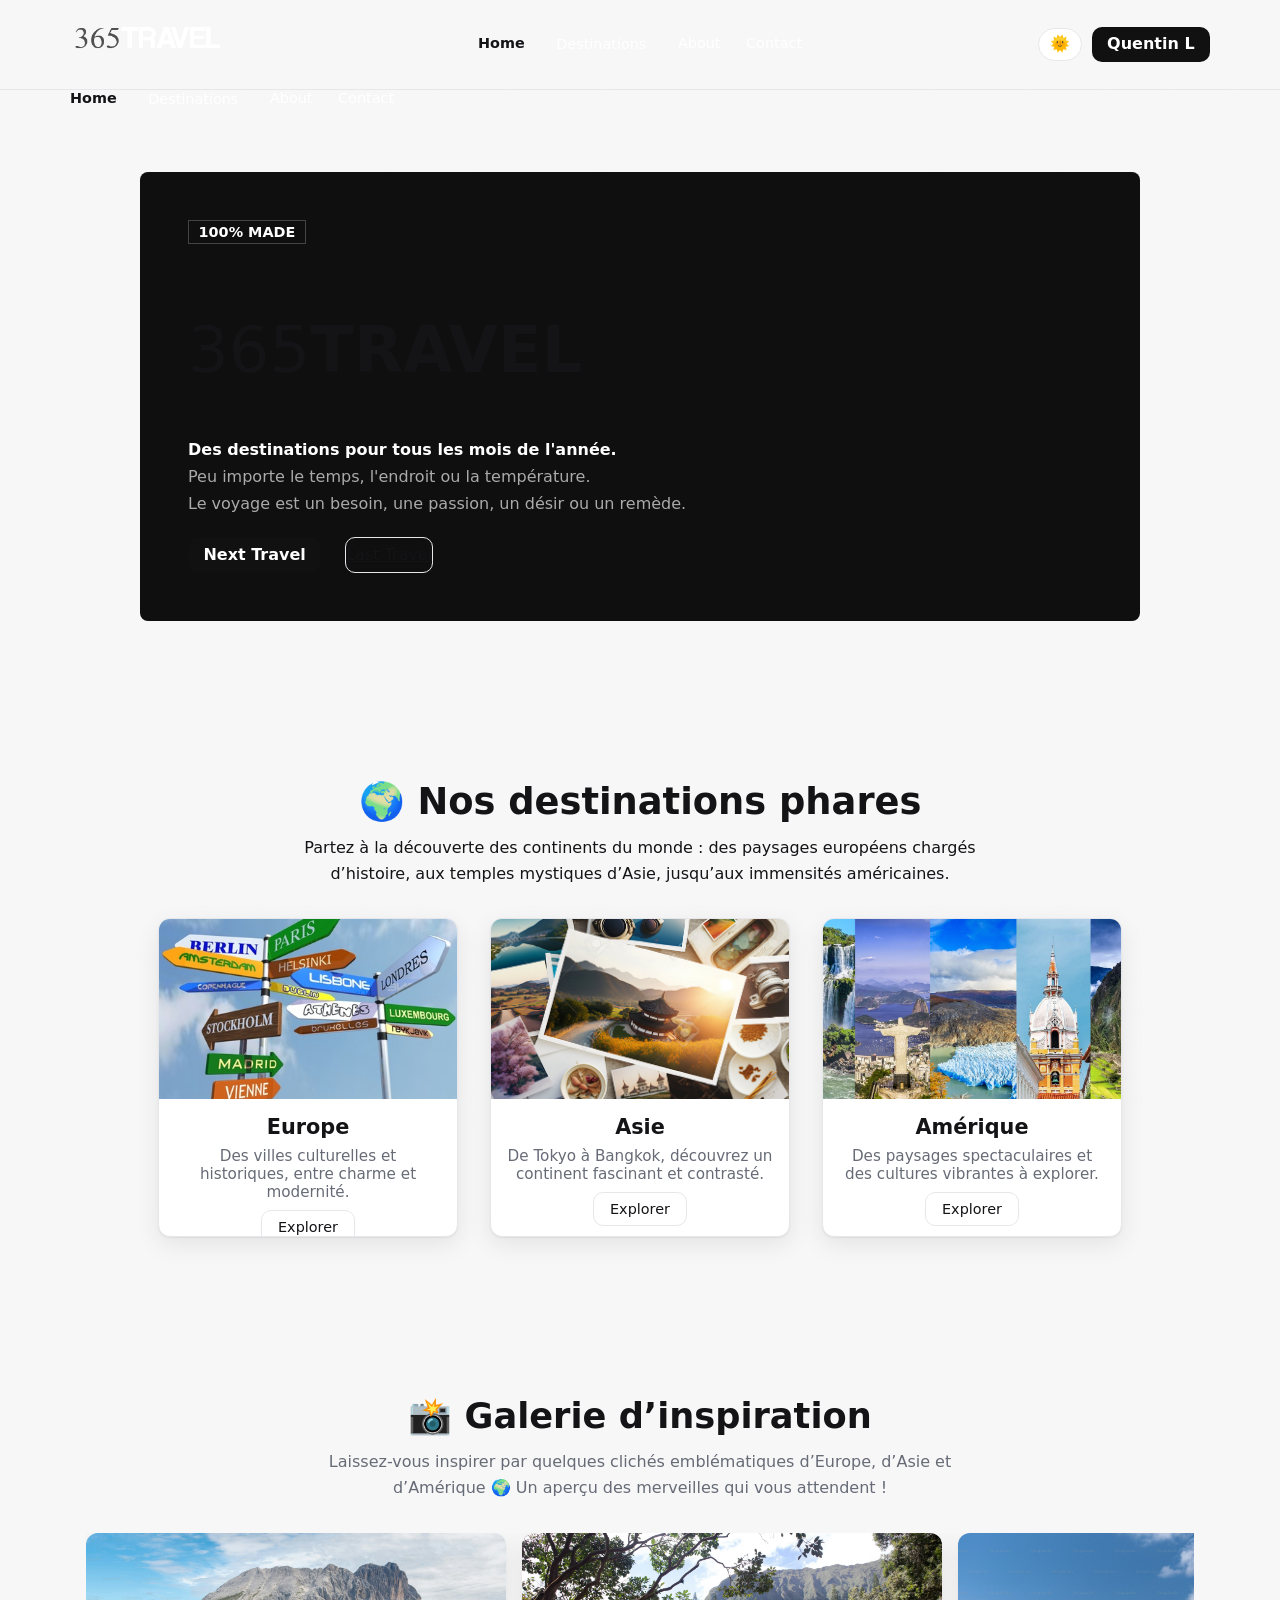
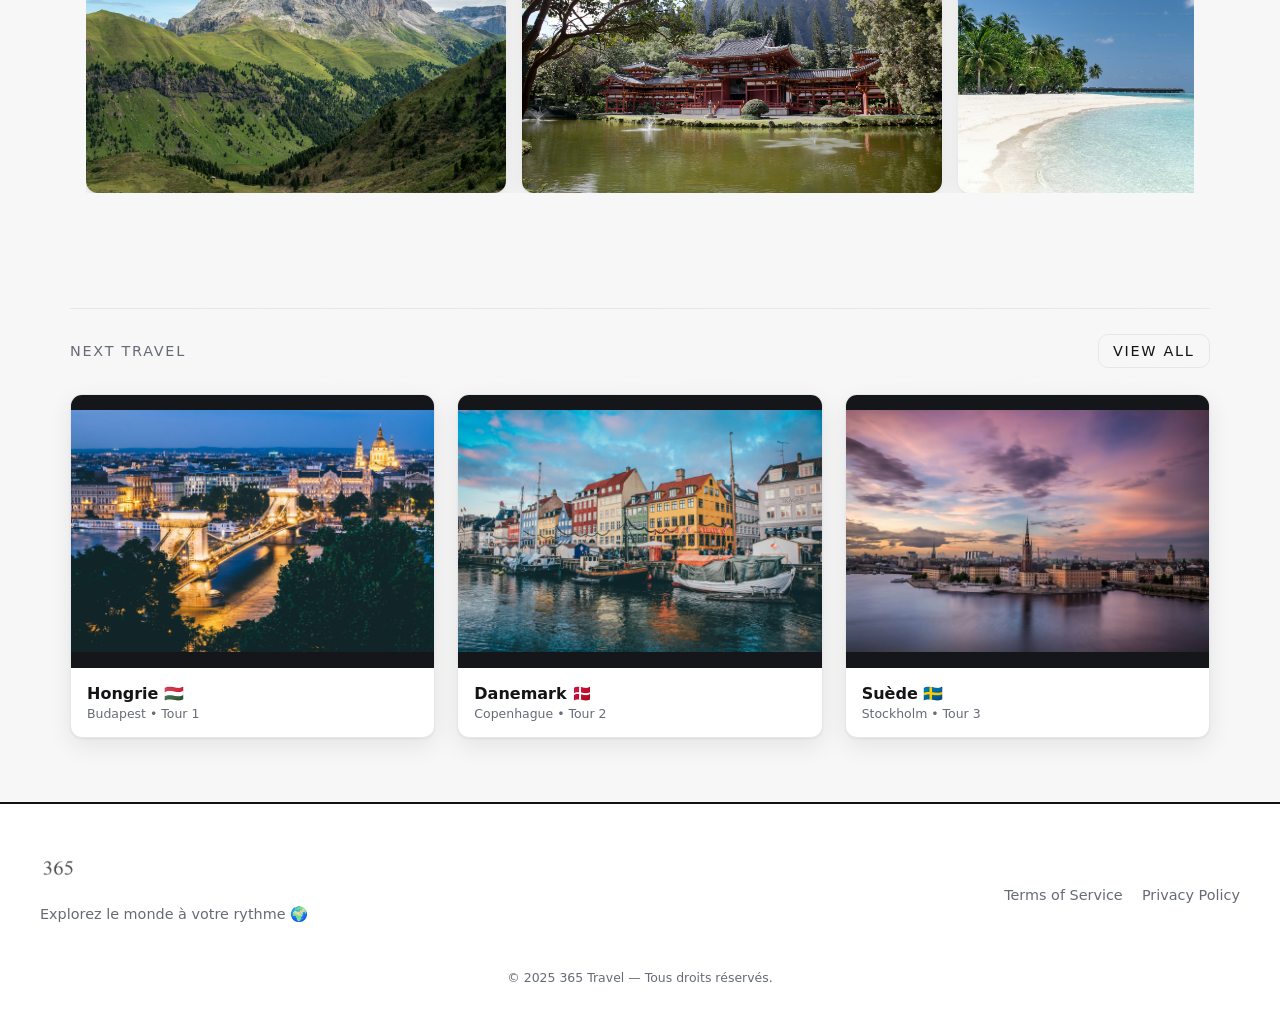
==== commit 6fb7b810: "fix theme toggle + fermeture html" ====
--- a/index.html
+++ b/index.html
@@ -234,6 +234,6 @@
   </div>
 </footer>
 
-
-
-
+  <script src="script.js"></script>
+</body>
+</html>
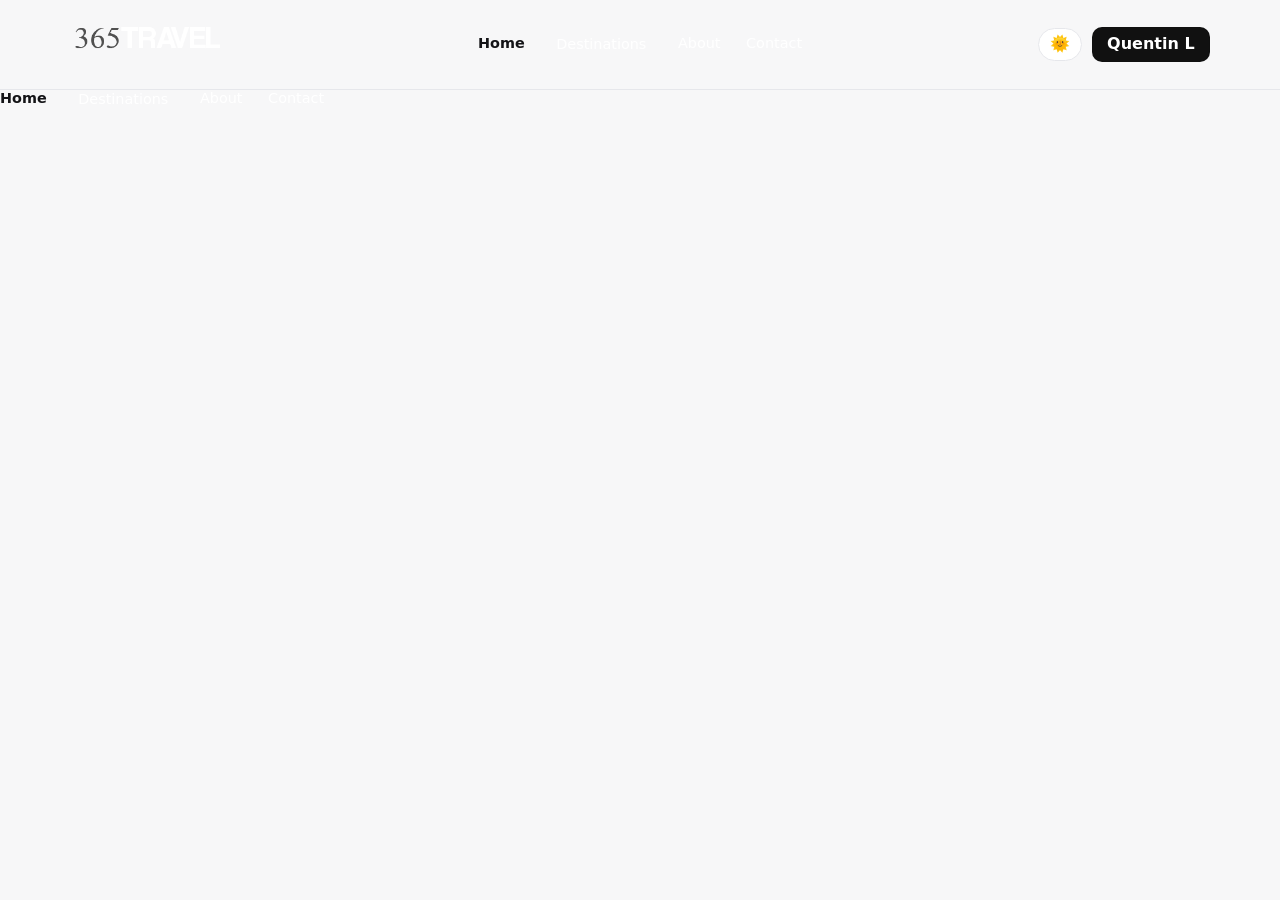
==== commit 17fa947f: "drawer" ====
--- a/index.html
+++ b/index.html
@@ -54,7 +54,7 @@
   </header>
 
   <!-- Drawer = contenu cloné en JS -->
-  <div id="drawer" class="drawer container" role="dialog" aria-modal="true" aria-label="Menu"></div>
+  <div id="drawer" class="drawer" role="dialog" aria-modal="true" aria-label="Menu">
 
   <!-- ==============================
        HERO
--- a/style.css
+++ b/style.css
@@ -227,15 +227,19 @@
 
   .drawer {
     display: none;
-    position: fixed; inset: 0 0 auto 0; top: 56px;
-    translate: 0 -8px;
-    opacity: 0; pointer-events: none;
-    transition: opacity var(--transition), translate var(--transition);
+    position: fixed;
+    top: 56px;
+    left: 0;
+    right: 0;
+    z-index: 100;
+    opacity: 0;
+    pointer-events: none;
+    transition: opacity 0.25s ease;
     background: color-mix(in oklab, var(--bg) 96%, transparent);
     border-bottom: 1px solid var(--border);
     padding: 1rem;
   }
-  .drawer.open { opacity: 1; pointer-events: auto; translate: 0 0; }
+  .drawer.open { display: block; opacity: 1; pointer-events: auto; }
   .drawer ul { list-style: none; margin: 0; padding: 0; }
   .drawer li { margin: .5rem 0; }
   .drawer a { display: block; padding: .8rem 0; color: var(--text); }
@@ -749,6 +753,26 @@
 .flag-tr.info-flag::before {
   background: linear-gradient(to right, #c60c30 50%, #ffffff 50%);
 }
+/* 🇱🇻 Lettonie : Bordeaux - Blanc - Bordeaux */
+.flag-lv.info-flag::before {
+  background: linear-gradient(to right, #9e3039 33%, #ffffff 33% 66%, #9e3039 66%);
+}
+/* 🇱🇹 Lituanie : Jaune - Vert - Rouge */
+.flag-lt.info-flag::before {
+  background: linear-gradient(to right, #fdb913 33%, #006a44 33% 66%, #c1272d 66%);
+}
+/* 🇸🇰 Slovaquie : Blanc - Bleu - Rouge */
+.flag-sk.info-flag::before {
+  background: linear-gradient(to right, #ffffff 33%, #0b4ea2 33% 66%, #ef3340 66%);
+}
+/* 🇨🇦 Canada : Rouge - Blanc - Rouge */
+.flag-ca.info-flag::before {
+  background: linear-gradient(to right, #ff0000 33%, #ffffff 33% 66%, #ff0000 66%);
+}
+/* 🇳🇱 Pays-Bas : Rouge - Blanc - Bleu */
+.flag-nl.info-flag::before {
+  background: linear-gradient(to right, #ae1c28 33%, #ffffff 33% 66%, #21468b 66%);
+}
 /* Titre principal */
 .info-title {
   font-size: var(--fs-22);
@@ -772,7 +796,6 @@
   display: flex;
   align-items: center;
   gap: 0.5rem;
-}
 }
 /* Texte */
 .info-item p {
@@ -874,6 +897,26 @@
 /* Turquie tr */
 .flag-tr::after {
   background: linear-gradient(to right, #ef4135 50%, #ffffff 50%);
+}
+/* Lettonie 🇱🇻 */
+.flag-lv::after {
+  background: linear-gradient(to right, #9e3039 33%, #ffffff 33% 66%, #9e3039 66%);
+}
+/* Lituanie 🇱🇹 */
+.flag-lt::after {
+  background: linear-gradient(to right, #fdb913 33%, #006a44 33% 66%, #c1272d 66%);
+}
+/* Slovaquie 🇸🇰 */
+.flag-sk::after {
+  background: linear-gradient(to right, #ffffff 33%, #0b4ea2 33% 66%, #ef3340 66%);
+}
+/* Canada 🇨🇦 */
+.flag-ca::after {
+  background: linear-gradient(to right, #ff0000 33%, #ffffff 33% 66%, #ff0000 66%);
+}
+/* Pays-Bas 🇳🇱 */
+.flag-nl::after {
+  background: linear-gradient(to right, #ae1c28 33%, #ffffff 33% 66%, #21468b 66%);
 }
 .itineraire {
   max-width: 800px;
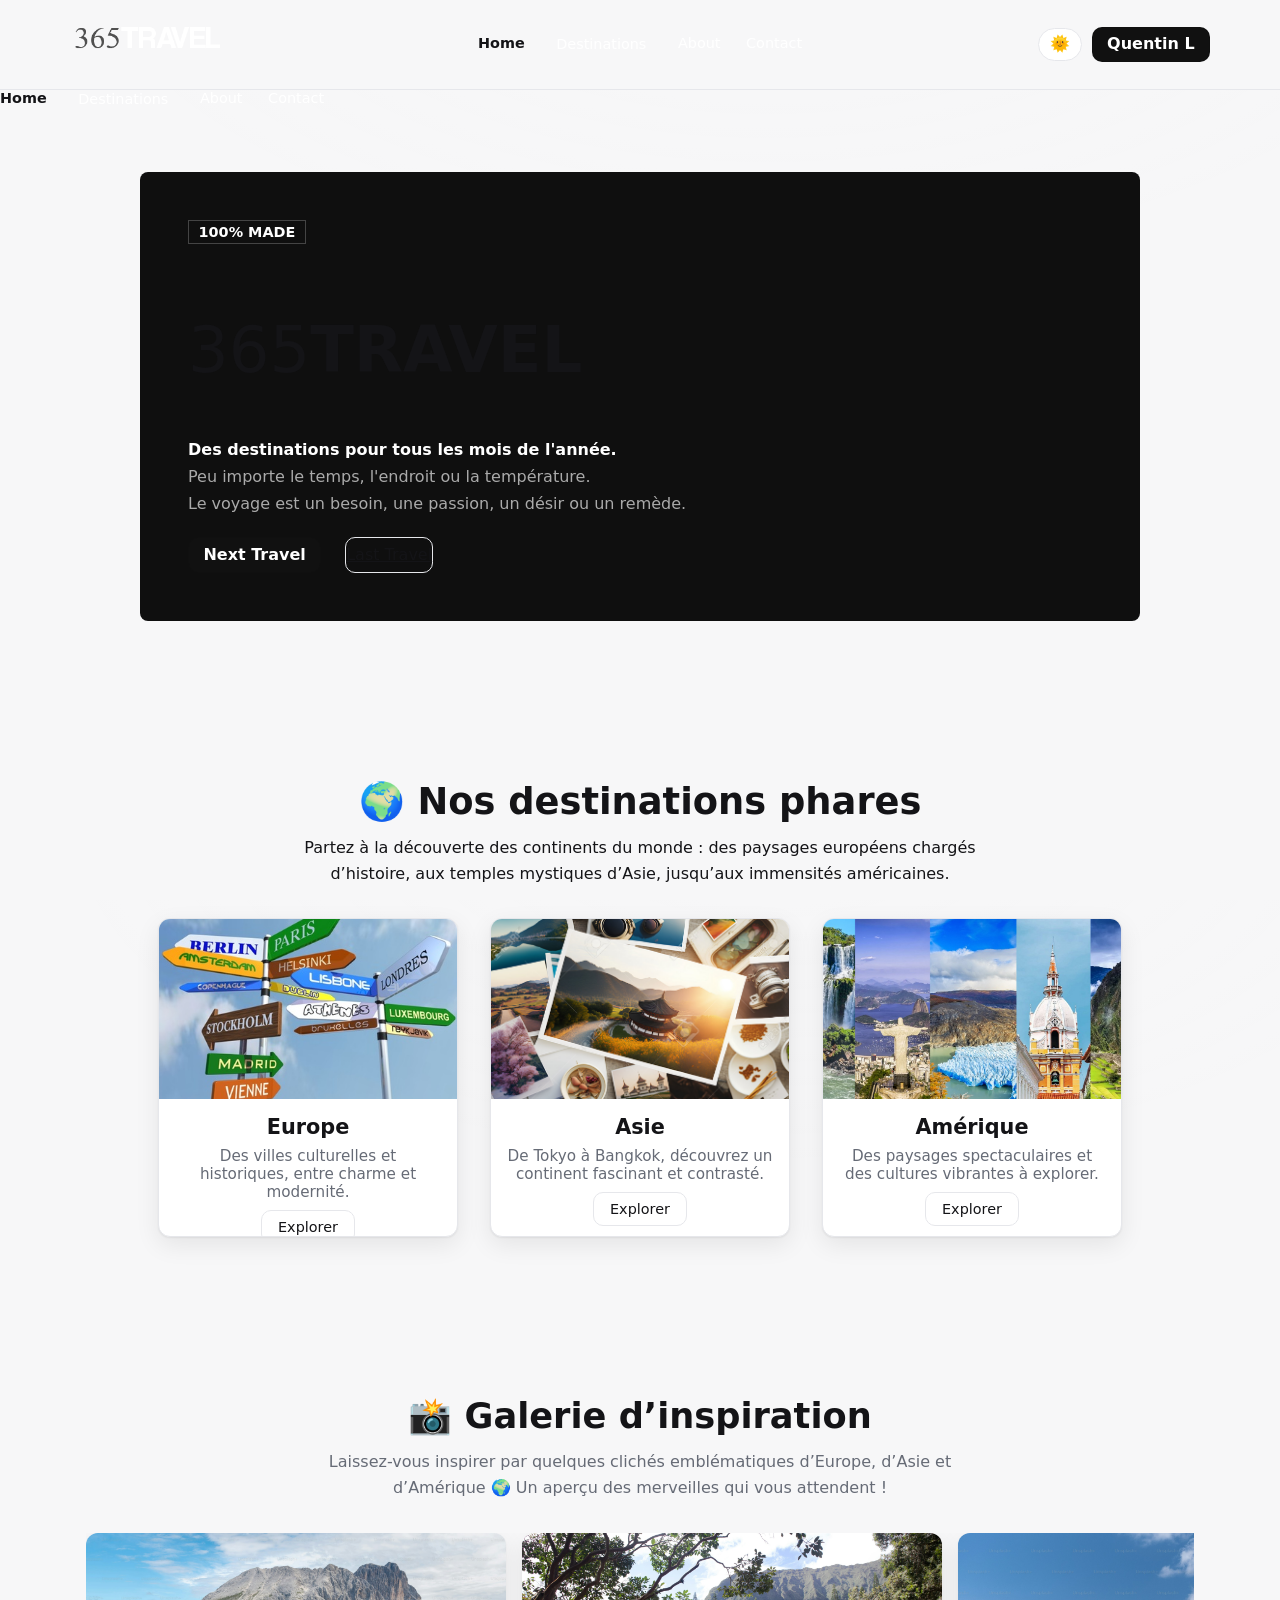
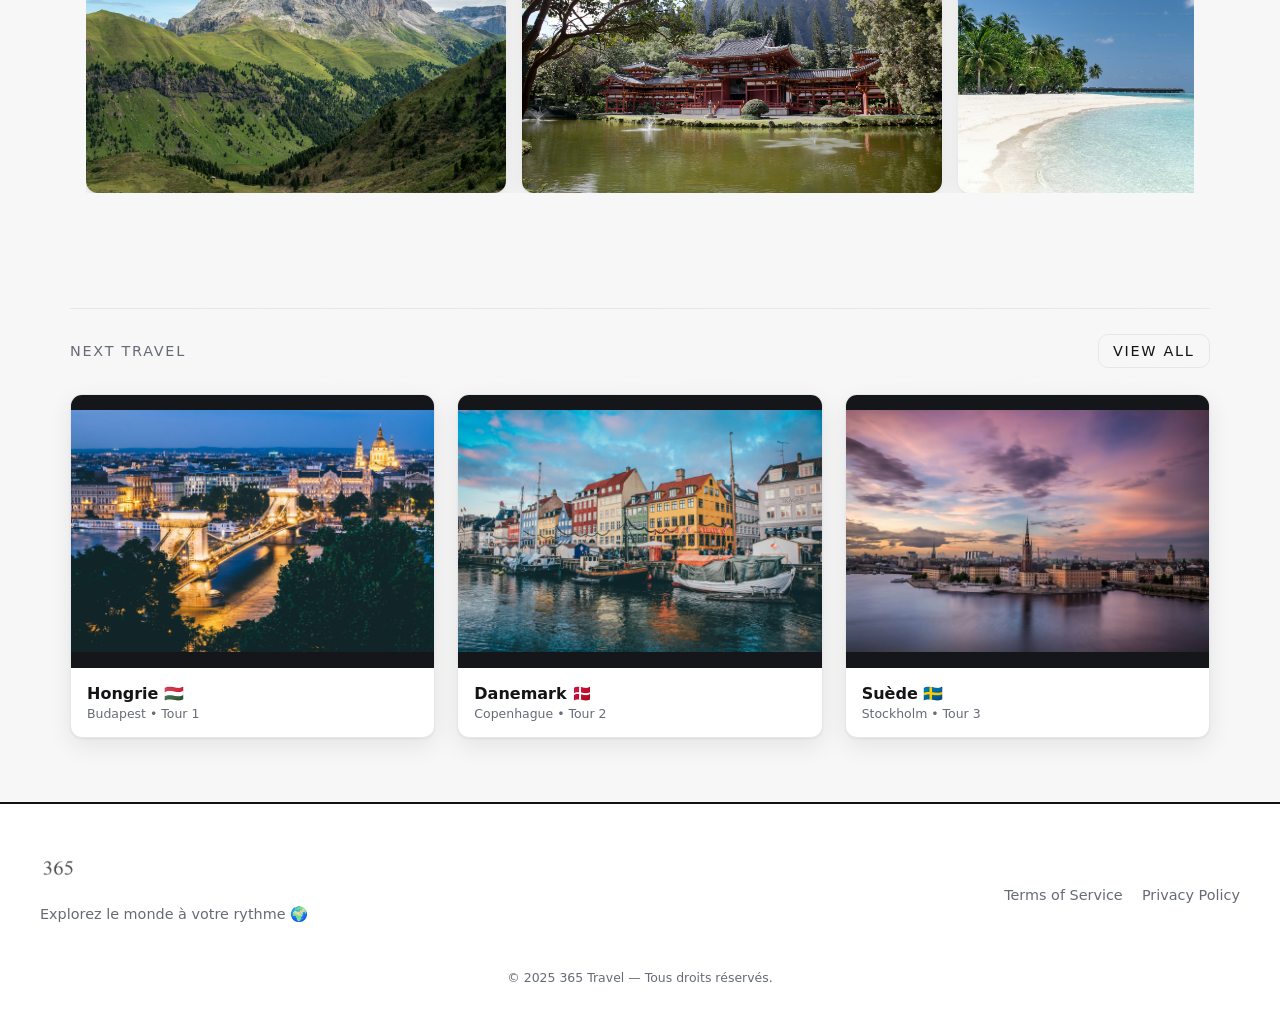
==== commit cb39de6e: "fiw drawer - balise div non fermée" ====
--- a/index.html
+++ b/index.html
@@ -54,7 +54,7 @@
   </header>
 
   <!-- Drawer = contenu cloné en JS -->
-  <div id="drawer" class="drawer" role="dialog" aria-modal="true" aria-label="Menu">
+  <div id="drawer" class="drawer" role="dialog" aria-modal="true" aria-label="Menu"></div>
 
   <!-- ==============================
        HERO
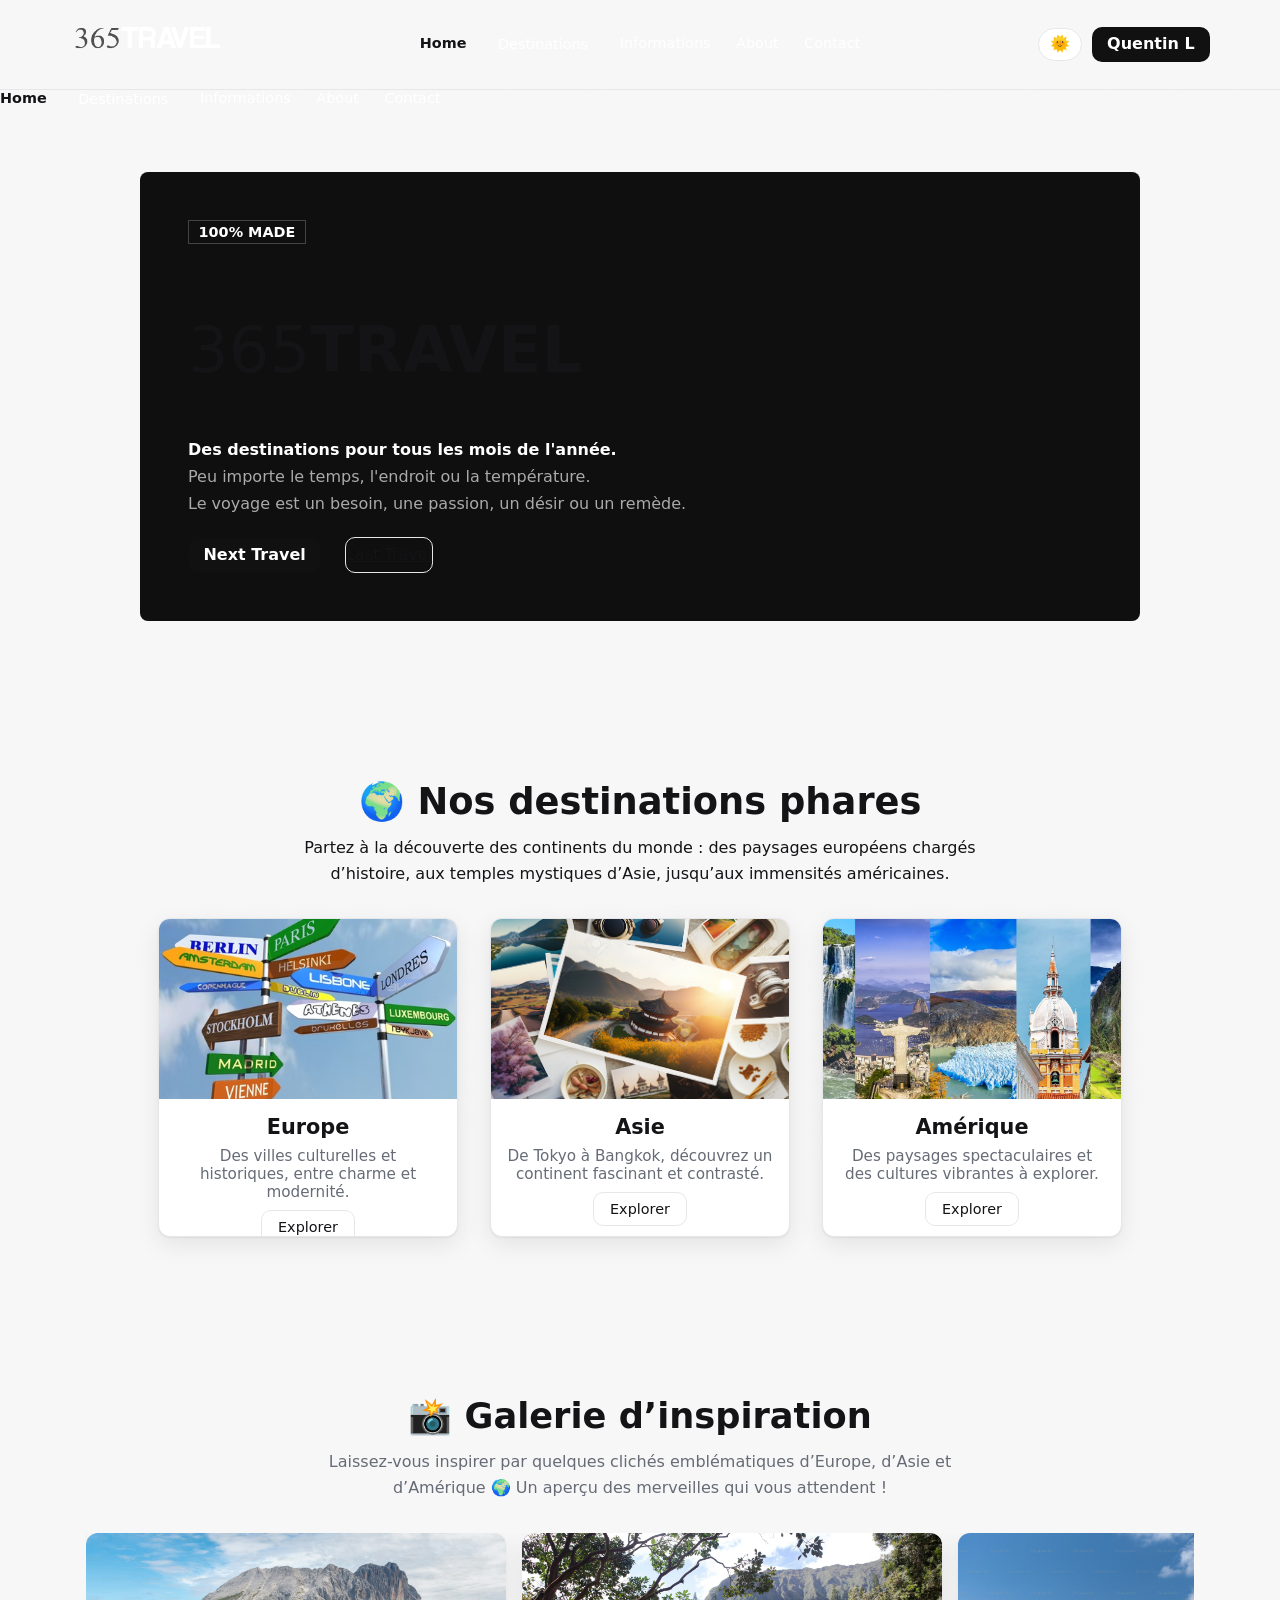
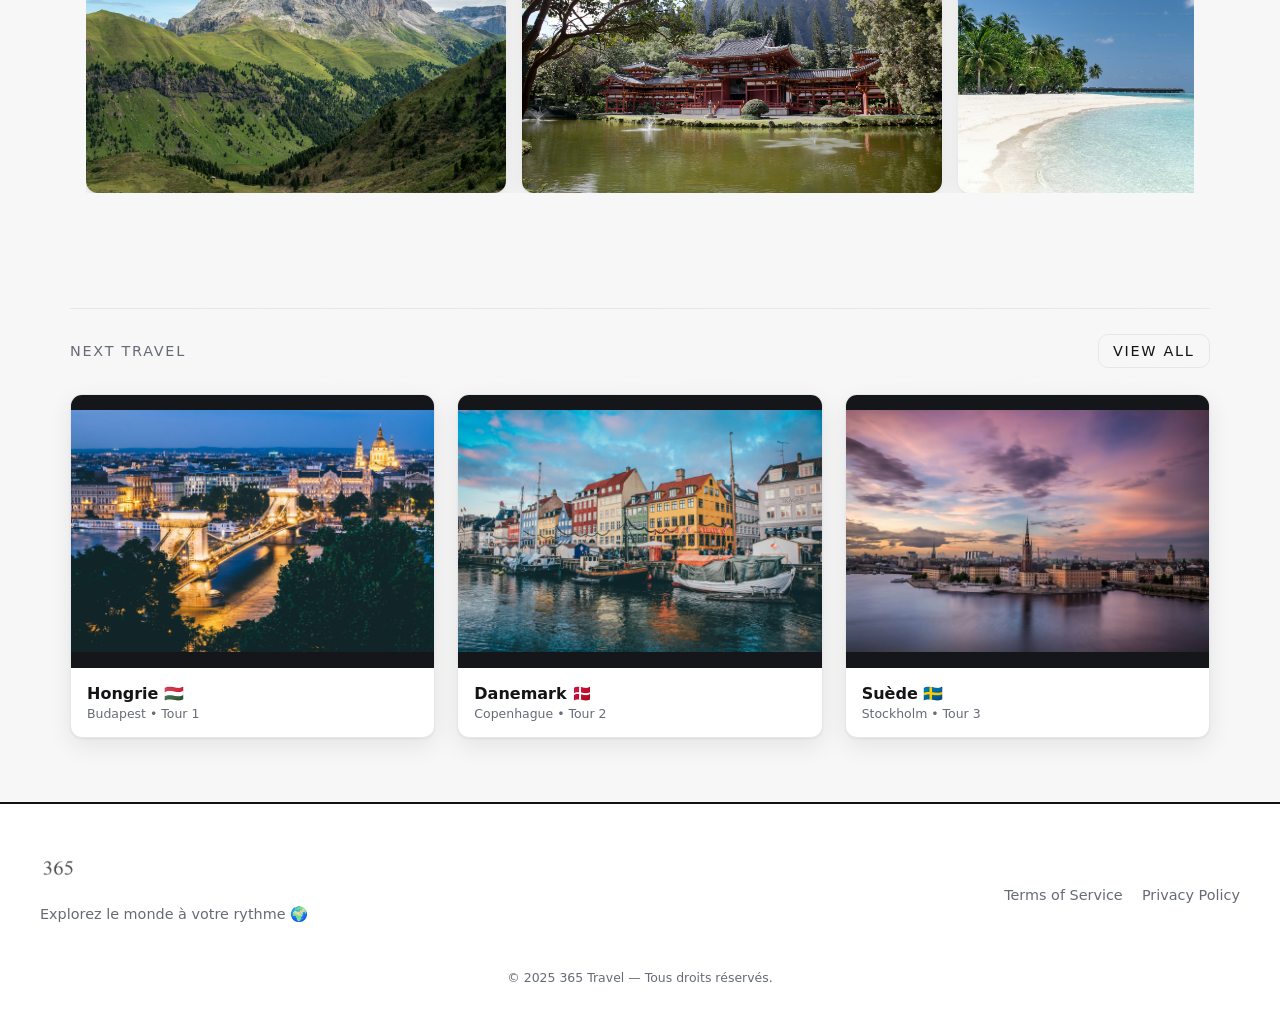
==== commit 5076f30b: "new page info" ====
--- a/index.html
+++ b/index.html
@@ -38,6 +38,7 @@
               <li><a href="amerique.html">Amérique</a></li>
             </ul>
           </li>
+          <li><a href="preparatifs.html">Informations</a></li>
           <li><a href="gallerie.html">About</a></li>
           <li><a href="a-propos.html">Contact</a></li>
         </ul>
--- a/style.css
+++ b/style.css
@@ -219,30 +219,11 @@
   display: inline-flex; align-items: center;
 }
 
-/* Mobile nav */
+
 .hamburger { display: none; }
 @media (max-width: 880px) {
   nav.primary { display: none; }
   .hamburger { display: inline-flex; align-items: center; gap:.5rem; }
-
-  .drawer {
-    display: none;
-    position: fixed;
-    top: 56px;
-    left: 0;
-    right: 0;
-    z-index: 100;
-    opacity: 0;
-    pointer-events: none;
-    transition: opacity 0.25s ease;
-    background: color-mix(in oklab, var(--bg) 96%, transparent);
-    border-bottom: 1px solid var(--border);
-    padding: 1rem;
-  }
-  .drawer.open { display: block; opacity: 1; pointer-events: auto; }
-  .drawer ul { list-style: none; margin: 0; padding: 0; }
-  .drawer li { margin: .5rem 0; }
-  .drawer a { display: block; padding: .8rem 0; color: var(--text); }
 }
 /* ------------------------------
    HERO
@@ -1177,3 +1158,143 @@
 
 
 
+
+/* ==============================
+   PAGE PRÉPARATIFS
+   ============================== */
+
+.prep-hero {
+  text-align: center;
+  padding: 3rem 1rem 2rem;
+}
+
+.prep-hero h1 {
+  font-size: 3rem;
+  font-weight: 800;
+  margin: 1rem 0 0.5rem;
+}
+
+.prep-hero h1 span {
+  color: var(--primary);
+}
+
+.prep-hero p {
+  color: var(--muted);
+  font-size: 1.1rem;
+}
+
+/* Navigation interne */
+.prep-nav {
+  display: flex;
+  flex-wrap: wrap;
+  gap: 0.75rem;
+  justify-content: center;
+  padding: 1.5rem 0;
+  border-top: 1px solid var(--border);
+  border-bottom: 1px solid var(--border);
+  margin-bottom: 3rem;
+}
+
+.prep-nav a {
+  padding: 0.5rem 1.2rem;
+  border-radius: 999px;
+  border: 1px solid var(--border);
+  color: var(--text);
+  text-decoration: none;
+  font-size: 0.9rem;
+  transition: all 0.2s;
+}
+
+.prep-nav a:hover {
+  background: var(--primary);
+  color: #000;
+  border-color: var(--primary);
+}
+
+/* Sections */
+.prep-section {
+  margin-bottom: 4rem;
+  scroll-margin-top: 80px;
+}
+
+.prep-title {
+  font-size: 1.8rem;
+  font-weight: 700;
+  margin-bottom: 1.5rem;
+  padding-bottom: 0.75rem;
+  border-bottom: 2px solid var(--border);
+}
+
+/* Grille de cards */
+.prep-grid {
+  display: grid;
+  grid-template-columns: repeat(auto-fit, minmax(280px, 1fr));
+  gap: 1.5rem;
+}
+
+.prep-card {
+  background: var(--surface);
+  border: 1px solid var(--border);
+  border-radius: 12px;
+  padding: 1.5rem;
+}
+
+.prep-card--highlight {
+  border-color: var(--primary);
+  background: color-mix(in oklab, var(--surface) 90%, var(--primary) 10%);
+}
+
+.prep-card h3 {
+  font-size: 1.05rem;
+  font-weight: 700;
+  margin-bottom: 1rem;
+  color: var(--text);
+}
+
+.prep-list {
+  list-style: none;
+  padding: 0;
+  margin: 0;
+  display: flex;
+  flex-direction: column;
+  gap: 0.6rem;
+}
+
+.prep-list li {
+  padding-left: 1.2rem;
+  position: relative;
+  color: var(--muted);
+  font-size: 0.92rem;
+  line-height: 1.5;
+}
+
+.prep-list li::before {
+  content: '→';
+  position: absolute;
+  left: 0;
+  color: var(--primary);
+}
+
+.prep-card p {
+  color: var(--muted);
+  font-size: 0.92rem;
+  line-height: 1.6;
+  margin-bottom: 0.75rem;
+}
+
+.prep-tip {
+  margin-top: 1rem !important;
+  padding: 0.75rem 1rem;
+  background: color-mix(in oklab, var(--bg) 80%, var(--primary) 20%);
+  border-radius: 8px;
+  border-left: 3px solid var(--primary);
+  font-size: 0.88rem !important;
+  color: var(--text) !important;
+}
+
+@media (max-width: 600px) {
+  .prep-hero h1 { font-size: 2rem; }
+  .prep-grid { grid-template-columns: 1fr; }
+  .prep-nav { gap: 0.5rem; }
+  .prep-nav a { font-size: 0.8rem; padding: 0.4rem 0.9rem; }
+}
